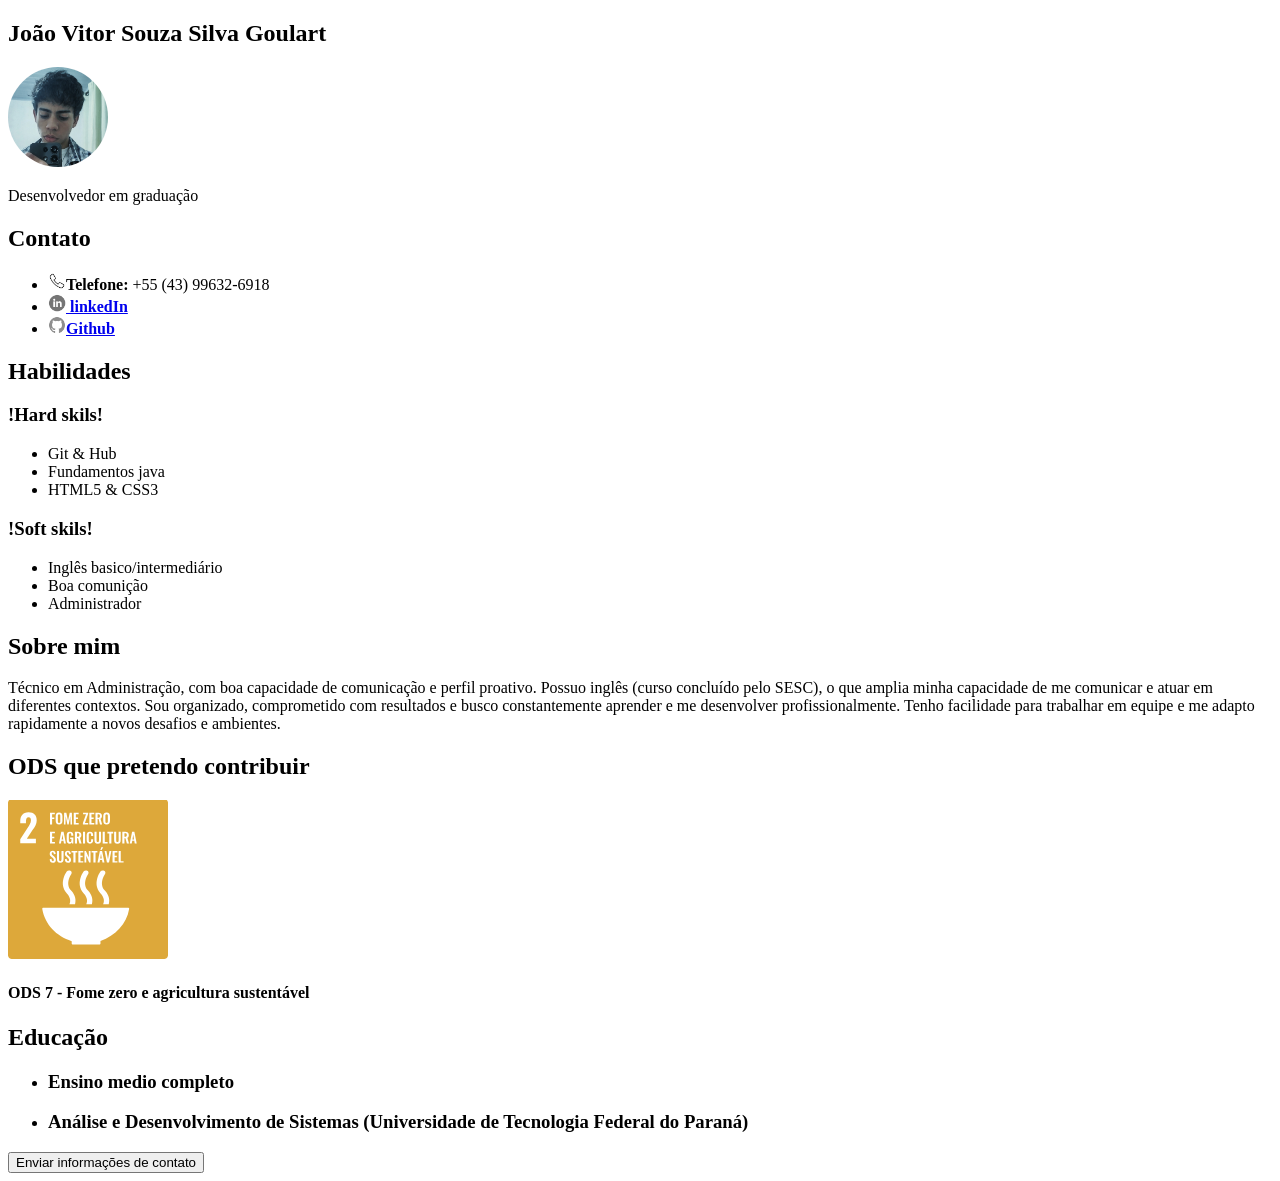
==== index.html @ 0cb807e9 "att2" ====
<!DOCTYPE html>
<html lang="pt-br">
<head>
    <meta charset="UTF-8">
    <meta name="viewport" content="width=device-width, initial-scale=1.0">
    <title>Document</title>
    <link rel="stylesheet" href="index.css">
</head>
<body>
    <main>
        <section>
            <div class="cabeçalho">
                <h1>João Vitor Souza Silva Goulart </h1>
                <img src="images/me.png" alt="me" height="100" width="100" style="border-radius: 50px;">
                <p>Desenvolvedor em graduação</p>
            </div>
            <div class="contato">
                <h1>Contato</h1>
                <ul>
                    <li><img src="icons/tele.png" alt="telefone icon" height="18" width="18"><strong>Telefone:</strong> +55 (43) 99632-6918</li>
                    <li><img src="icons/linkedln.png" alt="Linkedln" height="18" width="18"><a href="https://www.linkedin.com/in/joaovitor-goulart-b471973ba/">   <strong>linkedIn</strong></a></li>
                    <li><img src="icons/images.png" alt="git" width="18" height="18"><a href="https://github.com/Boletini8"><strong>Github</strong></a></li>
                </ul>
            </div>
                <div class="habilidades">
                    <h1>Habilidades</h1>
                    <h3>!Hard skils!</h3>
                    <ul>
                        <li>Git & Hub</li>
                        <li>Fundamentos java</li>
                        <li>HTML5 & CSS3</li>
                    </ul>
                    <h3>!Soft skils!</h3>
                    <ul>
                        <li>Inglês basico/intermediário</li>
                        <li>Boa comunição</li>
                        <li>Administrador</li>
                    </ul>
                </div>
                <div class="sobre mim">
                    <h1>Sobre mim</h1>
                    <p>Técnico em Administração, com boa capacidade de comunicação e perfil proativo.
                         Possuo inglês (curso concluído pelo SESC), o que amplia minha capacidade de me comunicar e atuar em diferentes contextos. Sou organizado, comprometido com resultados e busco constantemente aprender e me desenvolver profissionalmente.
                         Tenho facilidade para trabalhar em equipe e me adapto rapidamente a novos desafios e ambientes.</p>
                </div>
                <div class="imgfome">
                    <h1>ODS que pretendo contribuir</h1>
                    <img src="images/fome.png" alt="ods">
                    <h4>ODS 7 - Fome zero e agricultura sustentável</h4>
                </div>
                <div class="Educação">
                    <h1>Educação</h1>
                    <ul>
                        <li><h3>Ensino medio completo</h3></li>
                        <li><h3>Análise e Desenvolvimento de Sistemas (Universidade de Tecnologia Federal do Paraná)</h3></li>
                    </ul>
                </div>
        </section>
    </main>
      <section class = "contato-modal">
        <button onclick="document.getElementById('modalContato').showModal()">Enviar informações de contato</button>

        <dialog id="modalContato">
            <h2>Informações de Contato</h2>
            <form>
                <label for="nomeCompleto">Nome Completo:</label><br>
                <input type="text" id="nomeCompleto" name="nomeCompleto"><br><br>

                <label for="instagram">Link para o Instagram:</label><br>
                <input type="url" id="instagram" name="instagram" ><br><br>

                <label for="whatsapp">Número do WhatsApp:</label><br>
                <input type="tel" id="whatsapp" name="whatsapp"><br><br>

                <button type="submit">Enviar</button>
                <button type="button" onclick="document.getElementById('modalContato').close()">Fechar</button>
            </form>
        </dialog>
    </section>

</body>
</html>
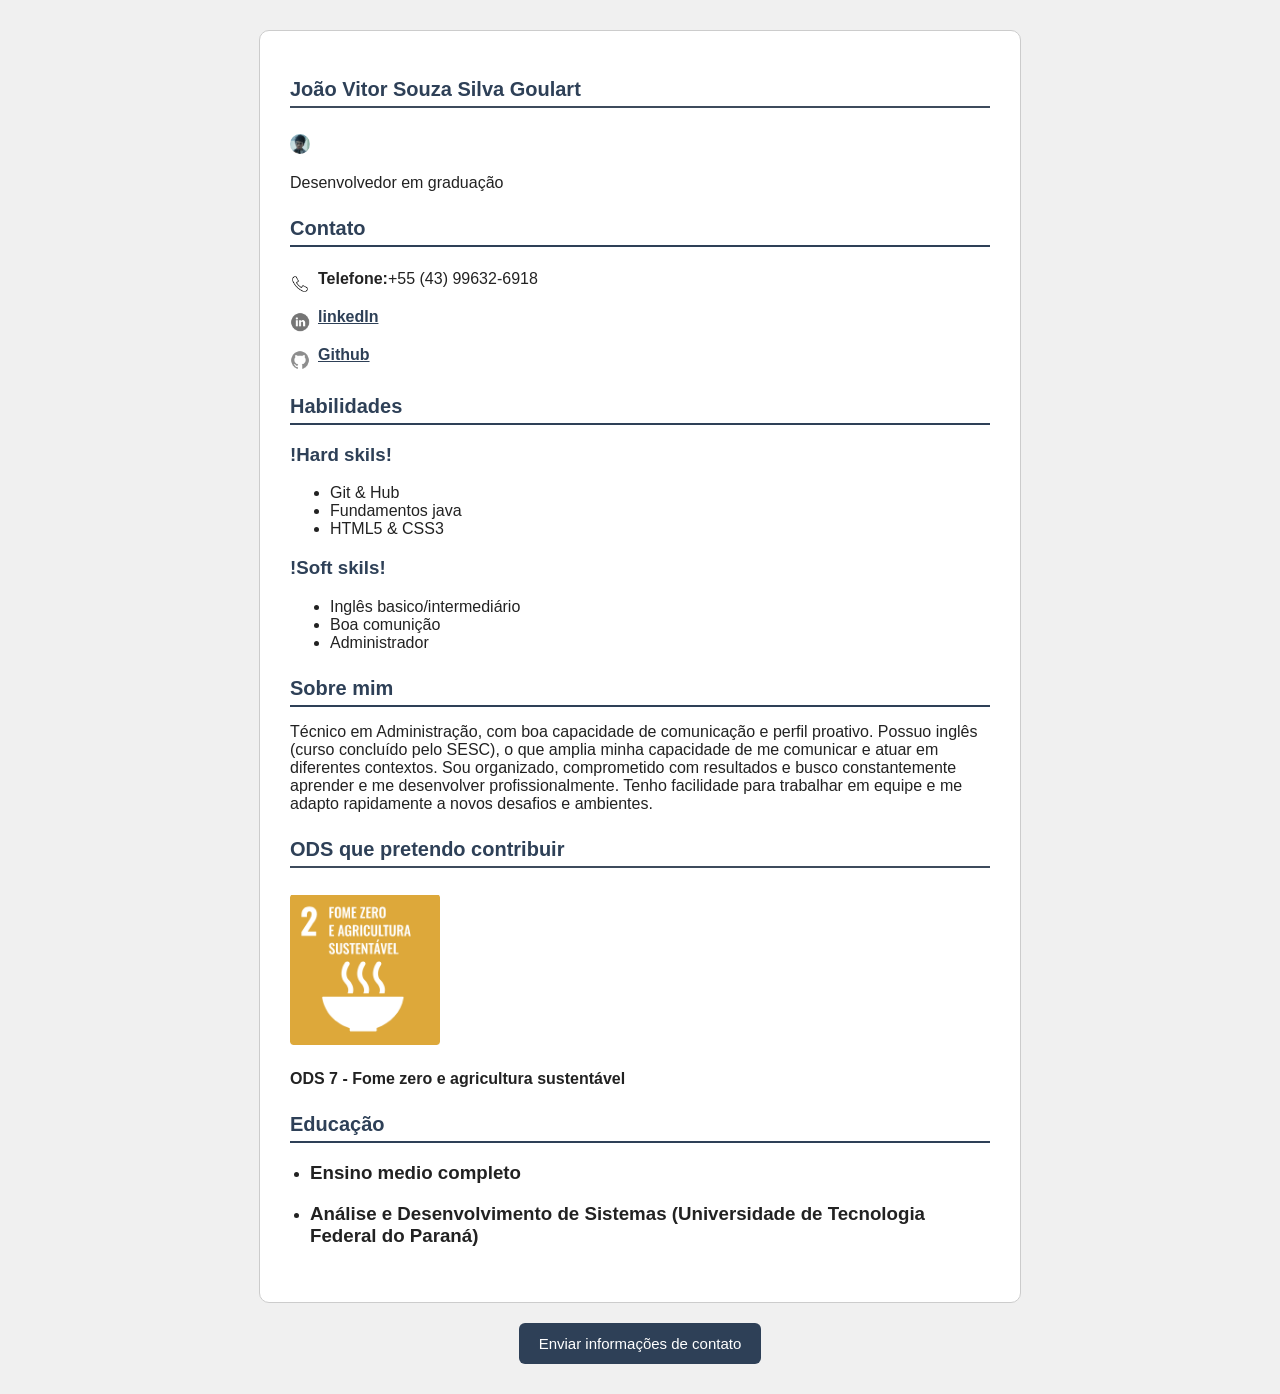
==== commit 99505a1e: "att3" ====
--- a/index.html
+++ b/index.html
@@ -4,12 +4,12 @@
     <meta charset="UTF-8">
     <meta name="viewport" content="width=device-width, initial-scale=1.0">
     <title>Document</title>
-    <link rel="stylesheet" href="index.css">
+    <link rel="stylesheet" href="style.css">
 </head>
 <body>
     <main>
         <section>
-            <div class="cabeçalho">
+            <div class="Cabeçalho">
                 <h1>João Vitor Souza Silva Goulart </h1>
                 <img src="images/me.png" alt="me" height="100" width="100" style="border-radius: 50px;">
                 <p>Desenvolvedor em graduação</p>
--- a/style.css
+++ b/style.css
@@ -0,0 +1,174 @@
+body {
+    margin: 0;
+    padding: 30px;
+    background-color: #f0f0f0;
+    font-family: Arial, Helvetica, sans-serif;
+    color: #222222;
+}
+
+main {
+    max-width: 700px;
+    margin: 0 auto;
+    background-color: #ffffff;
+    border: 1px solid #cccccc;
+    border-radius: 10px;
+    padding: 30px;
+}
+
+
+
+.cabeçalho {
+    text-align: center;
+    padding-bottom: 20px;
+    border-bottom: 2px solid #2e4057;
+    margin-bottom: 20px;
+}
+
+.cabeçalho img {
+    border-radius: 50%;
+    border: 2px solid #2e4057;
+    width: 100px;
+    height: 100px;
+}
+
+.cabeçalho h1 {
+    color: #2e4057;
+    margin-bottom: 5px;
+}
+
+.cabeçalho p {
+    color: #666666;
+    margin-top: 0;
+}
+
+
+
+.contato h1,
+.habilidades h1,
+.sobre.mim h1,
+.Educação h1 {
+    color: #2e4057;
+    font-size: 20px;
+    border-bottom: 2px solid #2e4057;
+    padding-bottom: 5px;
+}
+
+
+
+.contato {
+    margin-bottom: 25px;
+}
+
+.contato ul {
+    list-style: none;
+    padding: 0;
+}
+
+.contato li {
+    display: flex;
+    align-items: center;
+    margin-bottom: 8px;
+}
+
+.contato li img {
+    margin-right: 8px;
+}
+
+.contato a {
+    color: #2e4057;
+}
+
+
+.habilidades {
+    margin-bottom: 25px;
+}
+
+.habilidades h3 {
+    color: #2e4057;
+}
+
+.habilidades ul {
+    margin-bottom: 15px;
+}
+
+
+
+.sobre.mim {
+    margin-bottom: 25px;
+}
+
+
+main section > div {
+    margin-bottom: 25px;
+}
+
+main section > div h1 {
+    color: #2e4057;
+    font-size: 20px;
+    border-bottom: 2px solid #3d4b5c;
+    padding-bottom: 5px;
+}
+
+main section > div img {
+    width: 20px;
+    margin-top: 10px;
+    height: 20px;
+}
+
+
+
+.Educação ul {
+    padding-left: 20px;
+}
+
+.Educação li {
+    margin-bottom: 10px;
+}
+
+
+.contato-modal {
+    text-align: center;
+    margin-top: 20px;
+}
+
+.contato-modal button {
+    background-color: #2e4057;
+    color: #ffffff;
+    border: none;
+    padding: 12px 20px;
+    border-radius: 6px;
+    font-size: 15px;
+    cursor: pointer;
+}
+
+dialog#modalContato {
+    border: 1px solid #cccccc;
+    border-radius: 8px;
+    padding: 25px;
+}
+
+dialog#modalContato h2 {
+    color: #2e4057;
+}
+
+dialog#modalContato input {
+    width: 100%;
+    padding: 7px;
+    margin-bottom: 10px;
+    border: 1px solid #cccccc;
+    border-radius: 4px;
+}
+
+dialog#modalContato button {
+    background-color: #2e4057;
+    color: #ffffff;
+    border: none;
+    padding: 10px 16px;
+    border-radius: 6px;
+    cursor: pointer;
+    margin-right: 8px;
+}
+.imgfome img {
+    width: 150px;
+    height: 150px;
+}
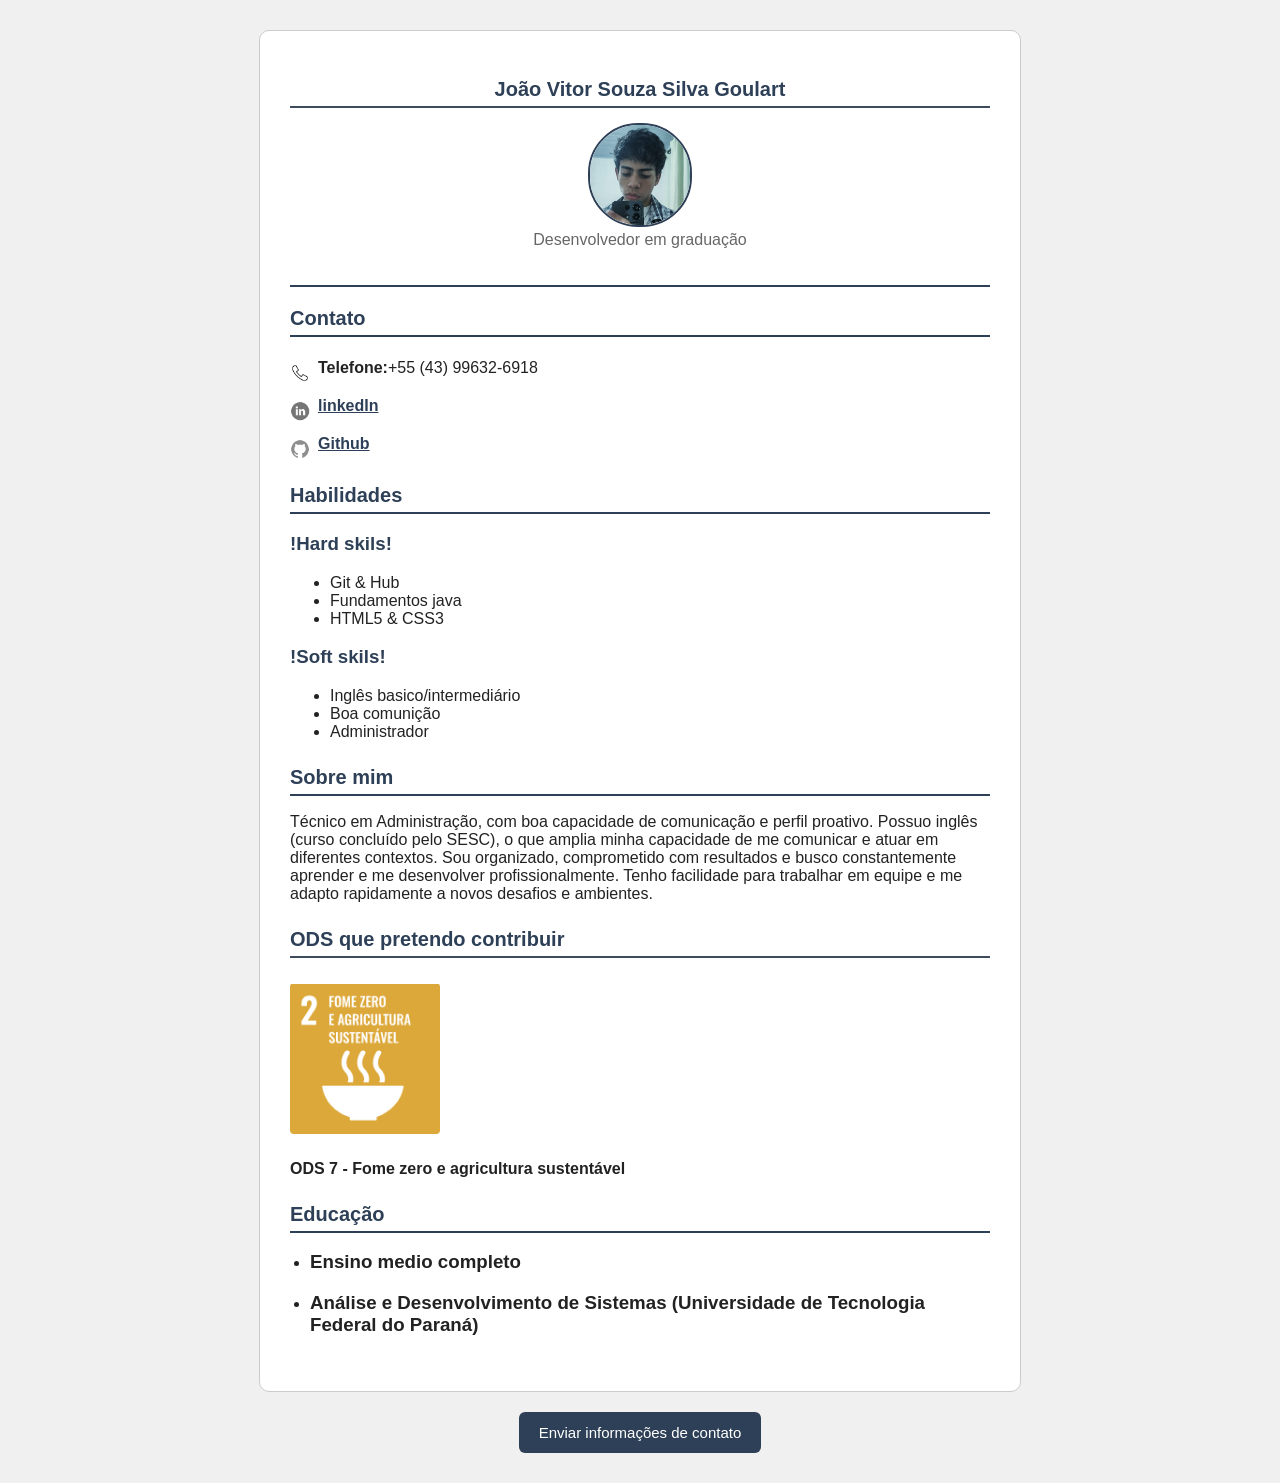
==== commit 9adf7b72: "att4" ====
--- a/index.html
+++ b/index.html
@@ -9,7 +9,7 @@
 <body>
     <main>
         <section>
-            <div class="Cabeçalho">
+            <div class="cabeçalho">
                 <h1>João Vitor Souza Silva Goulart </h1>
                 <img src="images/me.png" alt="me" height="100" width="100" style="border-radius: 50px;">
                 <p>Desenvolvedor em graduação</p>
